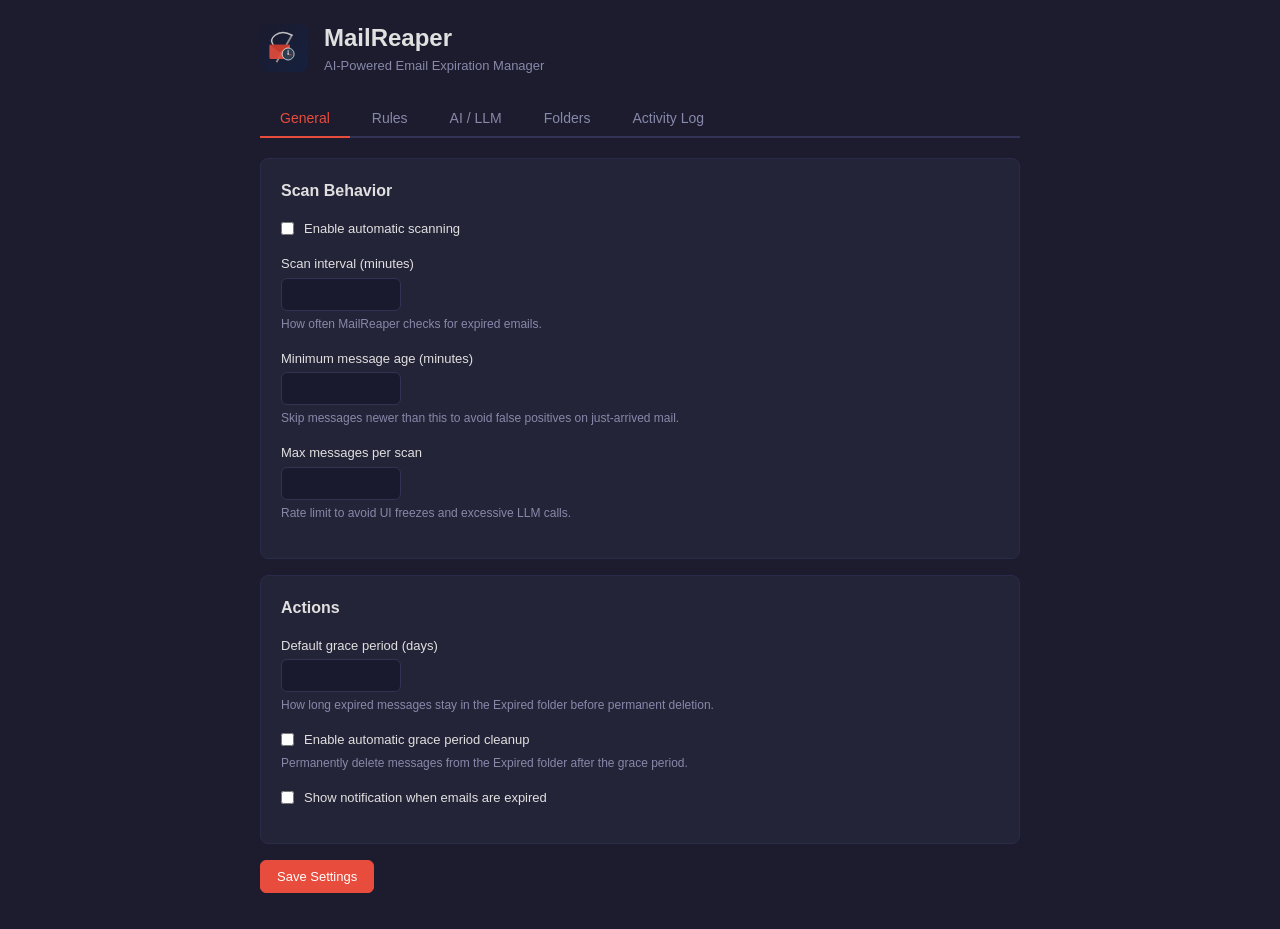
==== options/options.html @ 5128d52d "Improve folder selection UI Add select all/none buttons per account, callout banner when no folders " ====
<!DOCTYPE html>
<html>
<head>
  <meta charset="utf-8">
  <title>MailReaper Settings</title>
  <link rel="stylesheet" href="options.css">
</head>
<body>
  <div class="container">
    <header>
      <div class="header-content">
        <img src="../icons/icon-48.svg" alt="" class="logo">
        <div>
          <h1>MailReaper</h1>
          <p class="subtitle">AI-Powered Email Expiration Manager</p>
        </div>
      </div>
    </header>

    <nav class="tabs">
      <button class="tab active" data-tab="general">General</button>
      <button class="tab" data-tab="rules">Rules</button>
      <button class="tab" data-tab="llm">AI / LLM</button>
      <button class="tab" data-tab="folders">Folders</button>
      <button class="tab" data-tab="activity">Activity Log</button>
    </nav>

    <!-- ── General Tab ─────────────────────────────────────────────── -->
    <section id="tab-general" class="tab-content active">
      <div class="card">
        <h2>Scan Behavior</h2>

        <div class="field">
          <label>
            <input type="checkbox" id="scanEnabled">
            Enable automatic scanning
          </label>
        </div>

        <div class="field">
          <label for="scanInterval">Scan interval (minutes)</label>
          <input type="number" id="scanInterval" min="5" max="1440" step="5">
          <p class="hint">How often MailReaper checks for expired emails.</p>
        </div>

        <div class="field">
          <label for="minAge">Minimum message age (minutes)</label>
          <input type="number" id="minAge" min="5" max="1440" step="5">
          <p class="hint">Skip messages newer than this to avoid false positives on just-arrived mail.</p>
        </div>

        <div class="field">
          <label for="maxPerScan">Max messages per scan</label>
          <input type="number" id="maxPerScan" min="10" max="10000" step="10">
          <p class="hint">Rate limit to avoid UI freezes and excessive LLM calls.</p>
        </div>
      </div>

      <div class="card">
        <h2>Actions</h2>

        <div class="field">
          <label for="gracePeriod">Default grace period (days)</label>
          <input type="number" id="gracePeriod" min="0" max="90" step="1">
          <p class="hint">How long expired messages stay in the Expired folder before permanent deletion.</p>
        </div>

        <div class="field">
          <label>
            <input type="checkbox" id="graceCleanup">
            Enable automatic grace period cleanup
          </label>
          <p class="hint">Permanently delete messages from the Expired folder after the grace period.</p>
        </div>

        <div class="field">
          <label>
            <input type="checkbox" id="notifyExpiration">
            Show notification when emails are expired
          </label>
        </div>
      </div>

      <div class="actions">
        <button id="btnSaveGeneral" class="btn primary">Save Settings</button>
        <span id="saveStatus" class="save-status"></span>
      </div>
    </section>

    <!-- ── Rules Tab ───────────────────────────────────────────────── -->
    <section id="tab-rules" class="tab-content">
      <div class="card">
        <div class="card-header">
          <h2>Expiration Rules</h2>
          <div class="card-actions">
            <button id="btnAddRule" class="btn small">+ Add Rule</button>
            <button id="btnResetRules" class="btn small danger">Reset to Defaults</button>
          </div>
        </div>
        <p class="hint" style="margin-bottom: 12px;">
          Rules are evaluated in priority order (top to bottom). First matching rule wins.
          Drag to reorder.
        </p>

        <div id="rulesList" class="rules-list">
          <!-- Populated by JS -->
        </div>
      </div>

      <!-- Rule Editor Modal -->
      <div id="ruleEditor" class="modal" hidden>
        <div class="modal-content">
          <div class="modal-header">
            <h3 id="ruleEditorTitle">Edit Rule</h3>
            <button class="btn-close" id="btnCloseEditor">&times;</button>
          </div>

          <div class="field">
            <label for="ruleName">Rule name</label>
            <input type="text" id="ruleName" placeholder="e.g., Transit delay alerts">
          </div>

          <div class="field">
            <label>
              <input type="checkbox" id="ruleEnabled" checked>
              Enabled
            </label>
          </div>

          <h4>Matching Criteria</h4>

          <div class="field">
            <label for="ruleSenderPatterns">Sender patterns (one per line, use * for wildcards)</label>
            <textarea id="ruleSenderPatterns" rows="3" placeholder="*@capmetro.org&#10;*@transitapp.com"></textarea>
          </div>

          <div class="field">
            <label for="ruleSubjectPatterns">Subject patterns (one per line)</label>
            <textarea id="ruleSubjectPatterns" rows="3" placeholder="*delay*&#10;*service alert*"></textarea>
          </div>

          <h4>Expiration</h4>

          <div class="field">
            <label for="ruleExpirationType">Type</label>
            <select id="ruleExpirationType">
              <option value="ttl">Fixed TTL (time after send)</option>
              <option value="header">Expires header (RFC standard)</option>
              <option value="llm">AI analysis (LLM)</option>
              <option value="content-regex">Content regex</option>
            </select>
          </div>

          <div class="field" id="fieldTtlHours">
            <label for="ruleTtlHours">TTL (hours)</label>
            <input type="number" id="ruleTtlHours" min="0.5" max="8760" step="0.5" value="2">
          </div>

          <div class="field" id="fieldRegex" hidden>
            <label for="ruleRegex">Regex pattern (must have a capture group for the date)</label>
            <input type="text" id="ruleRegex" placeholder="expires?\s*:?\s*(\d{4}-\d{2}-\d{2})">
          </div>

          <div class="field" id="fieldLlmPrompt" hidden>
            <label for="ruleLlmPrompt">Custom LLM prompt (optional — leave blank for default)</label>
            <textarea id="ruleLlmPrompt" rows="4" placeholder="Leave blank to use the default analysis prompt."></textarea>
          </div>

          <h4>Action</h4>

          <div class="field">
            <label for="ruleAction">When expired</label>
            <select id="ruleAction">
              <option value="move">Move to Expired folder</option>
              <option value="delete">Delete (move to trash)</option>
              <option value="tag">Tag as expired</option>
            </select>
          </div>

          <div class="field">
            <label for="ruleGracePeriod">Grace period (days, 0 = delete immediately)</label>
            <input type="number" id="ruleGracePeriod" min="0" max="90" step="1" value="7">
          </div>

          <div class="modal-footer">
            <button id="btnSaveRule" class="btn primary">Save Rule</button>
            <button id="btnDeleteRule" class="btn danger">Delete</button>
            <button id="btnCancelRule" class="btn">Cancel</button>
          </div>
        </div>
      </div>
    </section>

    <!-- ── LLM Tab ─────────────────────────────────────────────────── -->
    <section id="tab-llm" class="tab-content">
      <div class="card">
        <h2>AI Provider</h2>
        <p class="hint" style="margin-bottom: 12px;">
          An LLM is used to analyze email content for time-sensitive deadlines.
          It's only called for rules with "AI analysis" expiration type.
        </p>

        <div class="field">
          <label for="llmProvider">Provider</label>
          <select id="llmProvider">
            <option value="none">None (static rules only)</option>
            <option value="gemini">Google Gemini (cloud)</option>
            <option value="ollama">Ollama (local/self-hosted)</option>
          </select>
        </div>
      </div>

      <div id="geminiSettings" class="card" hidden>
        <h2>Gemini Settings</h2>

        <div class="field">
          <label for="geminiApiKey">API Key</label>
          <input type="password" id="geminiApiKey" placeholder="AIza...">
          <p class="hint">Get a key at <a href="https://aistudio.google.com/apikey" target="_blank">Google AI Studio</a>.</p>
        </div>

        <div class="field">
          <label for="geminiModel">Model</label>
          <select id="geminiModel">
            <option value="gemini-2.5-flash">Gemini 2.5 Flash (stable, cheapest)</option>
            <option value="gemini-3-flash-preview">Gemini 3 Flash (preview, smarter)</option>
            <option value="gemini-3.1-flash-lite-preview">Gemini 3.1 Flash Lite (fastest)</option>
          </select>
        </div>
      </div>

      <div id="ollamaSettings" class="card" hidden>
        <h2>Ollama Settings</h2>

        <div class="field">
          <label for="ollamaEndpoint">Endpoint URL</label>
          <input type="text" id="ollamaEndpoint" placeholder="http://localhost:11434">
          <p class="hint">The URL of your Ollama instance. Can be a Tailscale address for remote servers.</p>
        </div>

        <div class="field">
          <label for="ollamaModel">Model</label>
          <input type="text" id="ollamaModel" placeholder="llama3.2:3b">
          <p class="hint">Small models (3B-8B) work well for this classification task.</p>
        </div>
      </div>

      <div class="card">
        <h2>Privacy Controls</h2>

        <div class="field">
          <label>
            <input type="checkbox" id="llmMetadataOnly">
            Metadata only mode (don't send email body to LLM)
          </label>
          <p class="hint">Less accurate, but only sender, subject, and date are shared. Recommended for cloud providers on sensitive accounts.</p>
        </div>

        <div class="field">
          <label for="llmMaxSnippet">Max body snippet length (characters)</label>
          <input type="number" id="llmMaxSnippet" min="100" max="10000" step="100">
          <p class="hint">Longer = more accurate, but more data sent and higher cost.</p>
        </div>

        <div class="field">
          <label for="llmConfidence">Minimum confidence threshold</label>
          <input type="range" id="llmConfidence" min="0.5" max="0.99" step="0.05">
          <span id="llmConfidenceValue">0.7</span>
          <p class="hint">Higher = fewer false positives but may miss some expired emails.</p>
        </div>
      </div>

      <div class="actions">
        <button id="btnTestLlm" class="btn">Test Connection</button>
        <button id="btnSaveLlm" class="btn primary">Save LLM Settings</button>
        <span id="llmSaveStatus" class="save-status"></span>
      </div>
    </section>

    <!-- ── Folders Tab ─────────────────────────────────────────────── -->
    <section id="tab-folders" class="tab-content">
      <div id="folderCallout" class="callout" hidden>
        <strong>No folders selected.</strong> Check the boxes next to the folders you want MailReaper to scan for expired emails. Most people start with their Inbox.
      </div>

      <div class="card">
        <h2>Folders to Scan</h2>
        <p class="hint" style="margin-bottom: 12px;">
          Check the folders MailReaper should monitor. When no folders are selected, only Inbox folders are scanned.
        </p>

        <div id="folderTree" class="folder-tree">
          <p class="hint">Loading folders...</p>
        </div>
      </div>

      <div class="actions">
        <button id="btnSaveFolders" class="btn primary">Save Folder Settings</button>
        <span id="folderSaveStatus" class="save-status"></span>
      </div>
    </section>

    <!-- ── Activity Log Tab ────────────────────────────────────────── -->
    <section id="tab-activity" class="tab-content">
      <div class="card">
        <div class="card-header">
          <h2>Activity Log</h2>
          <button id="btnClearLog" class="btn small danger">Clear Log</button>
        </div>

        <div id="activityTable" class="activity-table">
          <p class="hint">Loading...</p>
        </div>
      </div>
    </section>
  </div>

  <script src="options.js" type="module"></script>
</body>
</html>
---- options/options.css ----
:root {
  --bg: #1c1c2e;
  --bg-card: #242438;
  --bg-input: #1a1a2e;
  --text: #e0e0e0;
  --text-muted: #8888aa;
  --accent: #e74c3c;
  --accent-hover: #c0392b;
  --accent-green: #27ae60;
  --border: #333355;
  --border-light: #2a2a4a;
  --danger: #e74c3c;
  --radius: 8px;
}

* { box-sizing: border-box; margin: 0; padding: 0; }

body {
  font-family: -apple-system, BlinkMacSystemFont, "Segoe UI", Roboto, sans-serif;
  font-size: 14px;
  color: var(--text);
  background: var(--bg);
  line-height: 1.5;
}

a { color: var(--accent); text-decoration: none; }
a:hover { text-decoration: underline; }

.container {
  max-width: 800px;
  margin: 0 auto;
  padding: 20px;
}

/* ── Header ────────────────────────────────────────────────────── */

header {
  margin-bottom: 24px;
}

.header-content {
  display: flex;
  align-items: center;
  gap: 16px;
}

.logo { width: 48px; height: 48px; }

header h1 {
  font-size: 24px;
  font-weight: 700;
}

.subtitle {
  color: var(--text-muted);
  font-size: 13px;
}

/* ── Tabs ──────────────────────────────────────────────────────── */

.tabs {
  display: flex;
  gap: 2px;
  margin-bottom: 20px;
  border-bottom: 2px solid var(--border);
}

.tab {
  padding: 10px 20px;
  background: transparent;
  border: none;
  color: var(--text-muted);
  font-size: 14px;
  cursor: pointer;
  border-bottom: 2px solid transparent;
  margin-bottom: -2px;
  transition: color 0.15s, border-color 0.15s;
}

.tab:hover { color: var(--text); }

.tab.active {
  color: var(--accent);
  border-bottom-color: var(--accent);
}

.tab-content { display: none; }
.tab-content.active { display: block; }

/* ── Cards ─────────────────────────────────────────────────────── */

.card {
  background: var(--bg-card);
  border: 1px solid var(--border-light);
  border-radius: var(--radius);
  padding: 20px;
  margin-bottom: 16px;
}

.card h2 {
  font-size: 16px;
  font-weight: 600;
  margin-bottom: 16px;
}

.card h4 {
  font-size: 13px;
  font-weight: 600;
  text-transform: uppercase;
  letter-spacing: 0.5px;
  color: var(--text-muted);
  margin: 20px 0 12px;
}

.card-header {
  display: flex;
  justify-content: space-between;
  align-items: center;
  margin-bottom: 12px;
}

.card-header h2 { margin-bottom: 0; }

.card-actions { display: flex; gap: 8px; }

/* ── Fields ────────────────────────────────────────────────────── */

.field {
  margin-bottom: 16px;
}

.field label {
  display: block;
  font-size: 13px;
  font-weight: 500;
  margin-bottom: 4px;
}

.field input[type="checkbox"] {
  margin-right: 6px;
  vertical-align: middle;
}

.field label:has(input[type="checkbox"]) {
  display: flex;
  align-items: center;
  gap: 4px;
  cursor: pointer;
}

input[type="text"],
input[type="password"],
input[type="number"],
select,
textarea {
  width: 100%;
  padding: 8px 12px;
  background: var(--bg-input);
  border: 1px solid var(--border);
  border-radius: 6px;
  color: var(--text);
  font-size: 13px;
  font-family: inherit;
}

input[type="number"] { width: 120px; }

select { cursor: pointer; }

textarea { resize: vertical; }

input:focus, select:focus, textarea:focus {
  outline: none;
  border-color: var(--accent);
}

input[type="range"] {
  width: 200px;
  vertical-align: middle;
  margin-right: 8px;
}

.hint {
  font-size: 12px;
  color: var(--text-muted);
  margin-top: 4px;
}

/* ── Buttons ───────────────────────────────────────────────────── */

.btn {
  padding: 8px 16px;
  border: 1px solid var(--border);
  border-radius: 6px;
  background: var(--bg-card);
  color: var(--text);
  font-size: 13px;
  cursor: pointer;
  transition: background 0.15s;
}

.btn:hover { background: var(--border); }

.btn.primary {
  background: var(--accent);
  border-color: var(--accent);
  color: white;
}

.btn.primary:hover { background: var(--accent-hover); }

.btn.danger {
  color: var(--danger);
  border-color: var(--danger);
}

.btn.danger:hover {
  background: var(--danger);
  color: white;
}

.btn.small {
  padding: 4px 12px;
  font-size: 12px;
}

.btn-close {
  background: none;
  border: none;
  color: var(--text-muted);
  font-size: 24px;
  cursor: pointer;
  padding: 0 4px;
}

.btn-close:hover { color: var(--text); }

.actions {
  display: flex;
  align-items: center;
  gap: 12px;
  margin-bottom: 16px;
}

.save-status {
  font-size: 12px;
  color: var(--accent-green);
}

/* ── Rules List ────────────────────────────────────────────────── */

.rules-list {
  display: flex;
  flex-direction: column;
  gap: 6px;
}

.rule-item {
  display: flex;
  align-items: center;
  gap: 10px;
  padding: 10px 12px;
  background: var(--bg-input);
  border: 1px solid var(--border-light);
  border-radius: 6px;
  cursor: pointer;
  transition: border-color 0.15s;
}

.rule-item:hover { border-color: var(--accent); }

.rule-item.disabled { opacity: 0.5; }

.rule-drag {
  cursor: grab;
  color: var(--text-muted);
  font-size: 16px;
  user-select: none;
}

.rule-toggle { flex-shrink: 0; }

.rule-info { flex: 1; min-width: 0; }

.rule-name {
  font-weight: 500;
  font-size: 13px;
}

.rule-meta {
  font-size: 11px;
  color: var(--text-muted);
  margin-top: 2px;
}

.rule-badge {
  font-size: 10px;
  padding: 2px 6px;
  border-radius: 4px;
  background: var(--border);
  color: var(--text-muted);
}

.rule-badge.llm {
  background: #2c3e50;
  color: #3498db;
}

.rule-badge.builtin {
  background: #1a3a2a;
  color: #27ae60;
}

/* ── Modal ──────────────────────────────────────────────────────── */

.modal {
  position: fixed;
  top: 0;
  left: 0;
  width: 100%;
  height: 100%;
  background: rgba(0, 0, 0, 0.6);
  display: flex;
  align-items: center;
  justify-content: center;
  z-index: 100;
}

.modal[hidden] { display: none; }

.modal-content {
  background: var(--bg-card);
  border: 1px solid var(--border);
  border-radius: var(--radius);
  padding: 24px;
  width: 100%;
  max-width: 560px;
  max-height: 85vh;
  overflow-y: auto;
}

.modal-header {
  display: flex;
  justify-content: space-between;
  align-items: center;
  margin-bottom: 20px;
}

.modal-header h3 {
  font-size: 18px;
}

.modal-footer {
  display: flex;
  gap: 8px;
  margin-top: 24px;
  padding-top: 16px;
  border-top: 1px solid var(--border-light);
}

.modal-footer .btn:last-child { margin-left: auto; }

/* ── Folder Tree ───────────────────────────────────────────────── */

.folder-tree {
  max-height: 400px;
  overflow-y: auto;
}

.folder-account {
  margin-bottom: 16px;
}

.folder-account-name {
  font-weight: 600;
  font-size: 13px;
  margin-bottom: 6px;
  color: var(--text-muted);
}

.folder-item {
  display: flex;
  align-items: center;
  gap: 6px;
  padding: 4px 8px;
  font-size: 13px;
}

.folder-item label {
  cursor: pointer;
  display: flex;
  align-items: center;
  gap: 6px;
}

.folder-indent-1 { padding-left: 24px; }
.folder-indent-2 { padding-left: 48px; }

/* ── Activity Table ────────────────────────────────────────────── */

.activity-table {
  max-height: 500px;
  overflow-y: auto;
}

.activity-row {
  display: grid;
  grid-template-columns: 30px 1fr 200px 100px;
  gap: 8px;
  padding: 8px 4px;
  font-size: 12px;
  border-bottom: 1px solid var(--border-light);
  align-items: center;
}

.activity-row:last-child { border: none; }

.activity-row .icon { text-align: center; }
.activity-row .subject {
  overflow: hidden;
  text-overflow: ellipsis;
  white-space: nowrap;
}
.activity-row .rule { color: var(--text-muted); }
.activity-row .time {
  color: var(--text-muted);
  text-align: right;
}

.empty-state {
  text-align: center;
  padding: 32px;
  color: var(--text-muted);
}

/* ── Callout ──────────────────────────────────────────────────── */

.callout {
  background: #2a2a1a;
  border: 1px solid #665500;
  border-radius: var(--radius);
  padding: 12px 16px;
  margin-bottom: 16px;
  font-size: 13px;
  color: #f0d060;
}

/* ── Folder improvements ──────────────────────────────────────── */

.folder-account-header {
  display: flex;
  justify-content: space-between;
  align-items: center;
  margin-bottom: 6px;
}

.folder-account-actions {
  display: flex;
  gap: 8px;
}

.folder-account-actions button {
  background: none;
  border: none;
  color: var(--accent);
  font-size: 11px;
  cursor: pointer;
  padding: 0;
}

.folder-account-actions button:hover {
  text-decoration: underline;
}

.folder-item {
  border-radius: 4px;
  transition: background 0.1s;
}

.folder-item:hover {
  background: var(--border-light);
}

.folder-item input[type="checkbox"]:checked + span,
.folder-item label:has(input:checked) {
  font-weight: 500;
}
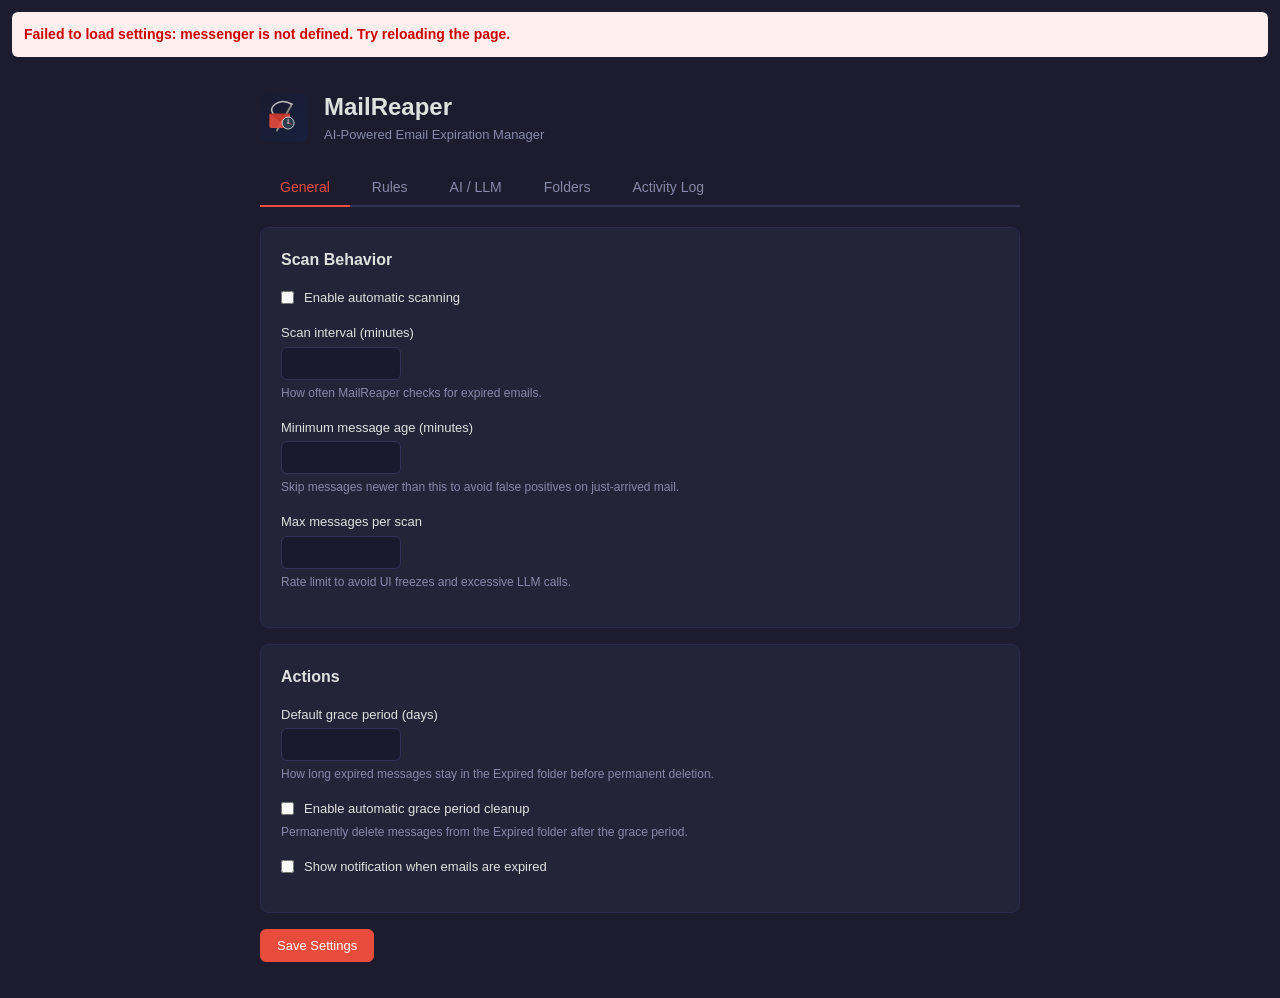
==== commit 28f3f4f7: "fix: improve error handling and user-visible error reporting" ====
--- a/options/options.html
+++ b/options/options.html
@@ -148,6 +148,8 @@
               <option value="header">Expires header (RFC standard)</option>
               <option value="llm">AI analysis (LLM)</option>
               <option value="content-regex">Content regex</option>
+              <option value="classify">Classify (move to folder)</option>
+              <option value="llm-classify">AI classification</option>
             </select>
           </div>
 
@@ -163,13 +165,28 @@
 
           <div class="field" id="fieldLlmPrompt" hidden>
             <label for="ruleLlmPrompt">Custom LLM prompt (optional — leave blank for default)</label>
-            <textarea id="ruleLlmPrompt" rows="4" placeholder="Leave blank to use the default analysis prompt."></textarea>
+            <textarea id="ruleLlmPrompt" rows="4" placeholder="e.g., This includes credit card payments and bank transfers."></textarea>
+            <p class="hint">Added as extra guidelines to the default prompt. Leave blank for defaults only.</p>
+          </div>
+
+          <div class="field" id="fieldClassifyFolder" hidden>
+            <label for="ruleClassifyFolder">Destination folder name</label>
+            <input type="text" id="ruleClassifyFolder" placeholder="Paper-Trail">
+            <p class="hint">Folder will be created automatically if it doesn't exist.</p>
+          </div>
+
+          <div class="field" id="fieldClassifyCategory" hidden>
+            <label for="ruleClassifyCategory">Classification category</label>
+            <select id="ruleClassifyCategory">
+              <option value="receipt">Receipts & statements</option>
+            </select>
+            <p class="hint">What type of email the AI should look for.</p>
           </div>
 
           <h4>Action</h4>
 
           <div class="field">
-            <label for="ruleAction">When expired</label>
+            <label for="ruleAction" id="ruleActionLabel">When expired</label>
             <select id="ruleAction">
               <option value="move">Move to Expired folder</option>
               <option value="delete">Delete (move to trash)</option>
@@ -186,6 +203,7 @@
             <button id="btnSaveRule" class="btn primary">Save Rule</button>
             <button id="btnDeleteRule" class="btn danger">Delete</button>
             <button id="btnCancelRule" class="btn">Cancel</button>
+            <span id="ruleSaveStatus" class="save-status"></span>
           </div>
         </div>
       </div>
@@ -240,8 +258,8 @@
 
         <div class="field">
           <label for="ollamaModel">Model</label>
-          <input type="text" id="ollamaModel" placeholder="llama3.2:3b">
-          <p class="hint">Small models (3B-8B) work well for this classification task.</p>
+          <input type="text" id="ollamaModel" placeholder="qwen2.5:7b">
+          <p class="hint">7B+ models recommended (e.g. qwen2.5:7b, gemma3:12b). 3B models struggle with date reasoning.</p>
         </div>
       </div>
 
@@ -272,6 +290,7 @@
 
       <div class="actions">
         <button id="btnTestLlm" class="btn">Test Connection</button>
+        <button id="btnClearLlmCache" class="btn danger">Clear LLM Cache</button>
         <button id="btnSaveLlm" class="btn primary">Save LLM Settings</button>
         <span id="llmSaveStatus" class="save-status"></span>
       </div>
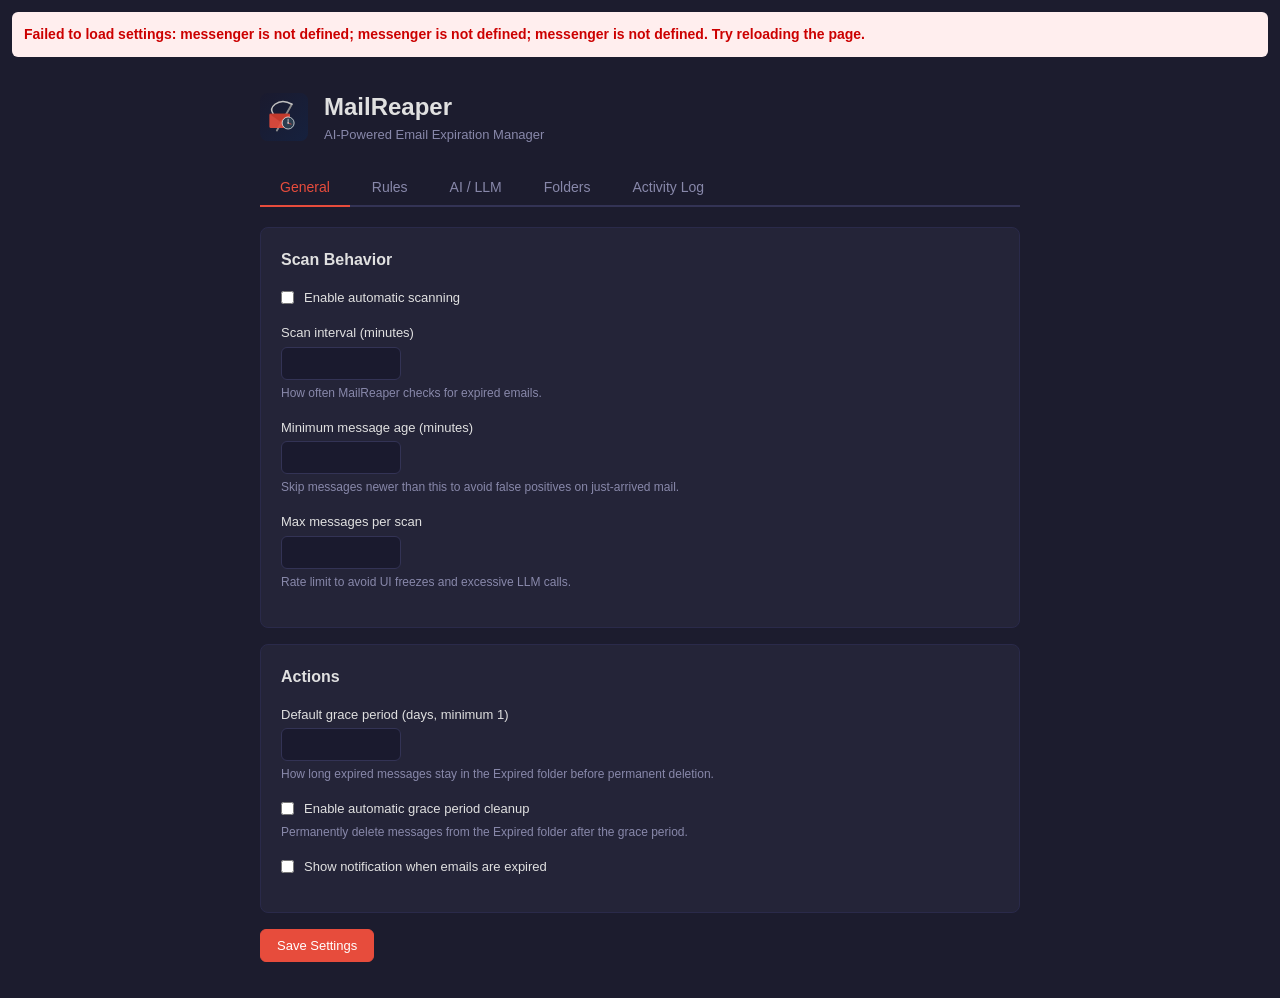
==== commit 0d6c6e41: "fix: grace period label and min to match 1-day enforcement" ====
--- a/options/options.html
+++ b/options/options.html
@@ -60,8 +60,8 @@
         <h2>Actions</h2>
 
         <div class="field">
-          <label for="gracePeriod">Default grace period (days)</label>
-          <input type="number" id="gracePeriod" min="0" max="90" step="1">
+          <label for="gracePeriod">Default grace period (days, minimum 1)</label>
+          <input type="number" id="gracePeriod" min="1" max="90" step="1">
           <p class="hint">How long expired messages stay in the Expired folder before permanent deletion.</p>
         </div>
 
@@ -195,8 +195,8 @@
           </div>
 
           <div class="field">
-            <label for="ruleGracePeriod">Grace period (days, 0 = delete immediately)</label>
-            <input type="number" id="ruleGracePeriod" min="0" max="90" step="1" value="7">
+            <label for="ruleGracePeriod">Grace period (days, minimum 1)</label>
+            <input type="number" id="ruleGracePeriod" min="1" max="90" step="1" value="7">
           </div>
 
           <div class="modal-footer">
